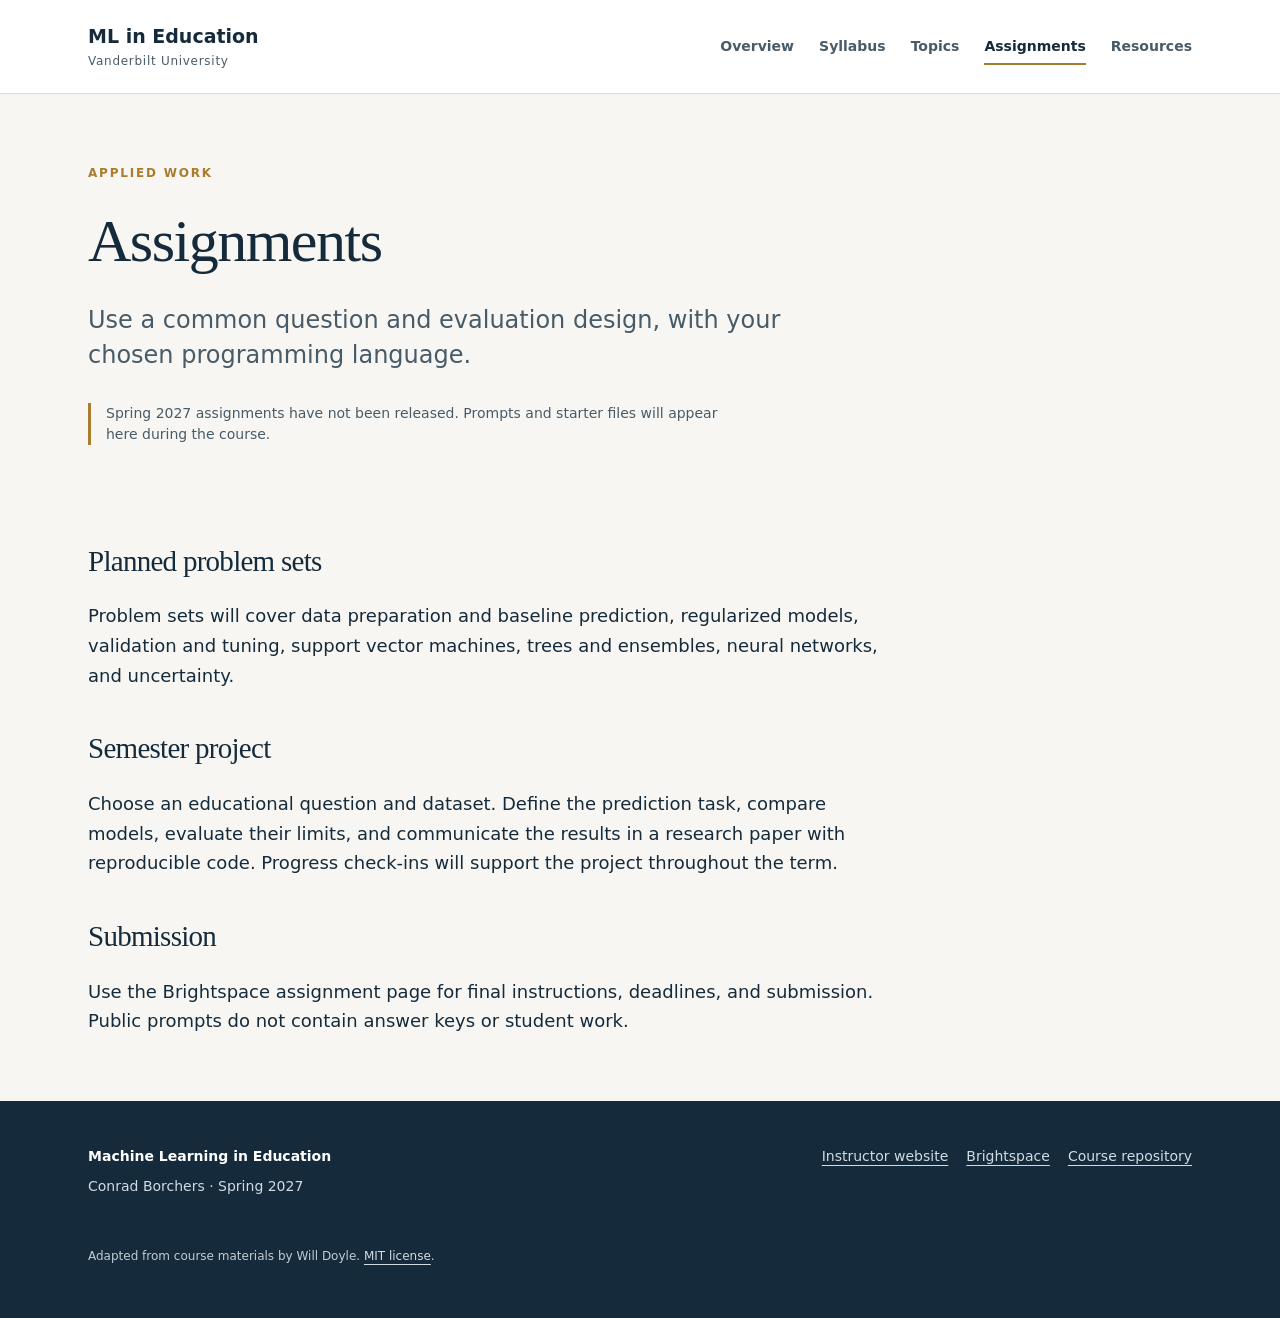
==== docs/assignments/index.html @ 08016686 "Reset public course materials and add Spring 2027 Pages-ready site" ====
<!doctype html>
<html lang="en"><head><meta charset="utf-8"><meta name="viewport" content="width=device-width, initial-scale=1">
<meta name="description" content="Machine Learning in Education at Vanderbilt University. Course materials with Conrad Borchers.">
<title>Assignments · Machine Learning in Education</title><link rel="stylesheet" href="../assets/styles.css">
</head><body><a class="skip" href="#main">Skip to content</a>
<header class="site-header"><div class="header-inner"><a class="wordmark" href="../index.html">ML in Education<span>Vanderbilt University</span></a>
<nav aria-label="Course navigation"><a href="../index.html">Overview</a><a href="../syllabus.html">Syllabus</a><a href="../schedule.html">Topics</a><a href="../assignments/index.html" aria-current="page">Assignments</a><a href="../resources.html">Resources</a></nav></div></header>
<main id="main">
<section class="page-head"><p class="eyebrow">Applied work</p><h1>Assignments</h1><p class="lead">Use a common question and evaluation design, with your chosen programming language.</p><p class="status">Spring 2027 assignments have not been released. Prompts and starter files will appear here during the course.</p></section>
<section class="prose"><h2>Planned problem sets</h2><p>Problem sets will cover data preparation and baseline prediction, regularized models, validation and tuning, support vector machines, trees and ensembles, neural networks, and uncertainty.</p>
<h2>Semester project</h2><p>Choose an educational question and dataset. Define the prediction task, compare models, evaluate their limits, and communicate the results in a research paper with reproducible code. Progress check-ins will support the project throughout the term.</p>
<h2>Submission</h2><p>Use the Brightspace assignment page for final instructions, deadlines, and submission. Public prompts do not contain answer keys or student work.</p></section>
</main>
<footer><div><strong>Machine Learning in Education</strong><p>Conrad Borchers · Spring 2027</p></div>
<div class="footer-links"><a href="https://cborchers.com/">Instructor website</a><a href="https://www.vanderbilt.edu/brightspace/">Brightspace</a><a href="https://github.com/conradborchers/machine-learning-education">Course repository</a></div>
<p class="credit">Adapted from course materials by Will Doyle. <a href="https://github.com/conradborchers/machine-learning-education/blob/main/LICENSE">MIT license</a>.</p></footer>
<script src="../assets/site.js" defer></script></body></html>
---- docs/assets/styles.css ----
:root{--ink:#152b3c;--muted:#485b68;--paper:#f7f6f2;--gold:#aa7c2e;--line:#d8dddc;--accent:#0d5f60}*{box-sizing:border-box}html{scroll-behavior:smooth}body{margin:0;background:var(--paper);color:var(--ink);font:18px/1.65 system-ui,-apple-system,BlinkMacSystemFont,"Segoe UI",sans-serif}a{color:var(--accent);text-underline-offset:4px}a:hover{color:#093f40}a:focus-visible,button:focus-visible{outline:3px solid var(--gold);outline-offset:5px}h1,h2,h3,p{margin-top:0}h1,h2,h3{line-height:1.12;letter-spacing:-.025em}h1{font-family:Georgia,"Times New Roman",serif;font-weight:400;font-size:clamp(42px,6.6vw,78px);margin-bottom:28px}h2{font-family:Georgia,"Times New Roman",serif;font-size:34px;font-weight:400}h3{font-size:23px}p{margin-bottom:20px}.skip{position:absolute;left:20px;top:-100px;z-index:10;padding:10px;background:white}.skip:focus{top:10px}.site-header{border-bottom:1px solid var(--line);background:#fff}.header-inner{max-width:1180px;padding:24px 38px;margin:auto;display:flex;justify-content:space-between;gap:30px;align-items:center}.wordmark{text-decoration:none;color:var(--ink);font-size:19px;font-weight:700;line-height:1.3}.wordmark span{display:block;font-size:12px;letter-spacing:.06em;font-weight:500;color:var(--muted);margin-top:5px}nav{display:flex;gap:25px;flex-wrap:wrap}nav a{font-size:14px;font-weight:600;text-decoration:none;color:var(--muted);padding:5px 0}nav a[aria-current]{color:var(--ink);box-shadow:0 2px 0 var(--gold)}main{max-width:1180px;margin:auto;padding:0 38px}.eyebrow{font-size:12px;text-transform:uppercase;letter-spacing:.15em;font-weight:750;color:var(--gold);margin-bottom:24px}.hero{padding:90px 0 66px;max-width:860px}.lead{font-size:24px;line-height:1.45;max-width:720px;color:var(--muted)}.instructor{font-size:16px}.actions{display:flex;gap:28px;align-items:center;margin:34px 0}.button{display:inline-block;background:var(--ink);color:#fff;text-decoration:none;padding:12px 22px;font-size:15px;font-weight:600}.button:hover{background:var(--accent);color:#fff}.text-link{font-size:16px;font-weight:600}.status{font-size:14px;line-height:1.5;color:var(--muted);max-width:650px;border-left:3px solid var(--gold);padding-left:15px;margin-top:30px}.intro{display:grid;grid-template-columns:1fr 3fr;gap:45px;padding:60px 0;border-top:1px solid var(--line)}.intro p{max-width:730px}.outcomes{padding:40px 0 65px}.outcome-grid{display:grid;grid-template-columns:repeat(3,1fr);gap:45px;margin-top:35px}.outcome-grid article{border-top:2px solid var(--ink);padding-top:18px}.outcome-grid span{font:16px Georgia,serif;color:var(--gold);display:block;margin-bottom:25px}.outcome-grid p{font-size:16px;color:var(--muted)}.project-band{border-top:1px solid var(--line);padding:58px 0 75px;max-width:760px}.page-head{padding:70px 0 38px;max-width:850px}.page-head h1{font-size:clamp(42px,5vw,60px)}.prose{max-width:800px;padding-bottom:45px}.prose h2{margin-top:42px;font-size:29px}.prose li{margin-bottom:14px}.module-list article{display:grid;grid-template-columns:60px 1fr;gap:35px;border-top:1px solid var(--line);padding:32px 0}.module-number{font:28px Georgia,serif;color:var(--gold);padding-top:4px}.module-list h2{font-size:29px;margin-bottom:14px}.module-list p{margin:0;max-width:790px;color:var(--muted)}.resource-list{max-width:830px;padding-bottom:65px}.resource-list article{border-top:1px solid var(--line);padding:28px 0}.resource-list h2{font-size:26px;margin-bottom:12px}.resource-list p{margin:0;color:var(--muted)}footer{background:var(--ink);color:white;padding:44px max(38px,calc((100vw - 1104px)/2));font-size:14px;display:grid;grid-template-columns:1fr 1fr;gap:20px}footer p{margin:7px 0;color:#d0dbe2}footer a{color:#d0dbe2}footer a:hover{color:#fff}.footer-links{display:flex;gap:18px;justify-content:flex-end;align-items:start;flex-wrap:wrap}.credit{grid-column:1/-1;font-size:12px;color:#c1cdd5;margin-top:22px}@media(max-width:800px){.header-inner{align-items:start;flex-direction:column;padding:20px 24px;gap:20px}nav{gap:19px}main{padding:0 24px}.hero{padding-top:58px}.lead{font-size:21px}.intro{grid-template-columns:1fr;gap:8px;padding:42px 0}.outcome-grid{grid-template-columns:1fr;gap:28px}.outcome-grid span{margin-bottom:16px}.actions{flex-wrap:wrap;gap:20px}.module-list article{grid-template-columns:35px 1fr;gap:18px}footer{padding:35px 24px;grid-template-columns:1fr}.footer-links{justify-content:flex-start}.credit{grid-column:1}}@media(prefers-reduced-motion:reduce){html{scroll-behavior:auto}}@media print{nav,.actions,.footer-links{display:none}body{background:white;font-size:12pt}.hero,.page-head{padding-top:20px}footer{background:white;color:#152b3c}footer p,footer a{color:#152b3c}}
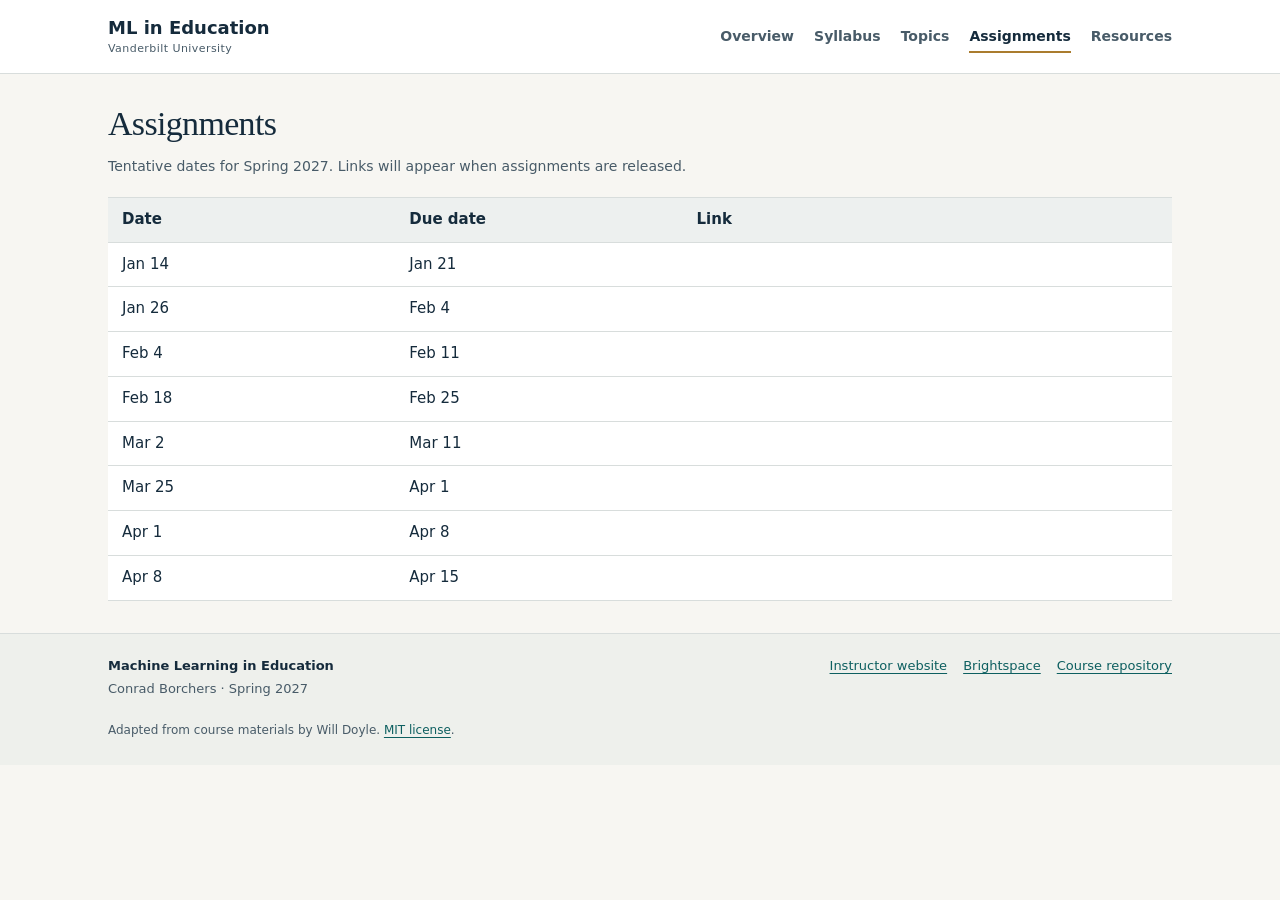
==== commit 6409a193: "Simplify course pages and add proposed generative AI syllabus policy" ====
--- a/docs/assignments/index.html
+++ b/docs/assignments/index.html
@@ -6,10 +6,18 @@
 <header class="site-header"><div class="header-inner"><a class="wordmark" href="../index.html">ML in Education<span>Vanderbilt University</span></a>
 <nav aria-label="Course navigation"><a href="../index.html">Overview</a><a href="../syllabus.html">Syllabus</a><a href="../schedule.html">Topics</a><a href="../assignments/index.html" aria-current="page">Assignments</a><a href="../resources.html">Resources</a></nav></div></header>
 <main id="main">
-<section class="page-head"><p class="eyebrow">Applied work</p><h1>Assignments</h1><p class="lead">Use a common question and evaluation design, with your chosen programming language.</p><p class="status">Spring 2027 assignments have not been released. Prompts and starter files will appear here during the course.</p></section>
-<section class="prose"><h2>Planned problem sets</h2><p>Problem sets will cover data preparation and baseline prediction, regularized models, validation and tuning, support vector machines, trees and ensembles, neural networks, and uncertainty.</p>
-<h2>Semester project</h2><p>Choose an educational question and dataset. Define the prediction task, compare models, evaluate their limits, and communicate the results in a research paper with reproducible code. Progress check-ins will support the project throughout the term.</p>
-<h2>Submission</h2><p>Use the Brightspace assignment page for final instructions, deadlines, and submission. Public prompts do not contain answer keys or student work.</p></section>
+<section class="page-head"><h1>Assignments</h1>
+<p class="status">Tentative dates for Spring 2027. Links will appear when assignments are released.</p></section>
+<div class="table-wrap"><table class="course-table assignment-table"><caption class="sr-only">Tentative assignment schedule, Spring 2027</caption>
+<thead><tr><th scope="col">Date</th><th scope="col">Due date</th><th scope="col">Link</th></tr></thead>
+<tbody><tr><td><time datetime="2027-01-14">Jan 14</time></td><td><time datetime="2027-01-21">Jan 21</time></td><td></td></tr>
+<tr><td><time datetime="2027-01-26">Jan 26</time></td><td><time datetime="2027-02-04">Feb 4</time></td><td></td></tr>
+<tr><td><time datetime="2027-02-04">Feb 4</time></td><td><time datetime="2027-02-11">Feb 11</time></td><td></td></tr>
+<tr><td><time datetime="2027-02-18">Feb 18</time></td><td><time datetime="2027-02-25">Feb 25</time></td><td></td></tr>
+<tr><td><time datetime="2027-03-02">Mar 2</time></td><td><time datetime="2027-03-11">Mar 11</time></td><td></td></tr>
+<tr><td><time datetime="2027-03-25">Mar 25</time></td><td><time datetime="2027-04-01">Apr 1</time></td><td></td></tr>
+<tr><td><time datetime="2027-04-01">Apr 1</time></td><td><time datetime="2027-04-08">Apr 8</time></td><td></td></tr>
+<tr><td><time datetime="2027-04-08">Apr 8</time></td><td><time datetime="2027-04-15">Apr 15</time></td><td></td></tr></tbody></table></div>
 </main>
 <footer><div><strong>Machine Learning in Education</strong><p>Conrad Borchers · Spring 2027</p></div>
 <div class="footer-links"><a href="https://cborchers.com/">Instructor website</a><a href="https://www.vanderbilt.edu/brightspace/">Brightspace</a><a href="https://github.com/conradborchers/machine-learning-education">Course repository</a></div>
--- a/docs/assets/styles.css
+++ b/docs/assets/styles.css
@@ -1 +1,16 @@
-:root{--ink:#152b3c;--muted:#485b68;--paper:#f7f6f2;--gold:#aa7c2e;--line:#d8dddc;--accent:#0d5f60}*{box-sizing:border-box}html{scroll-behavior:smooth}body{margin:0;background:var(--paper);color:var(--ink);font:18px/1.65 system-ui,-apple-system,BlinkMacSystemFont,"Segoe UI",sans-serif}a{color:var(--accent);text-underline-offset:4px}a:hover{color:#093f40}a:focus-visible,button:focus-visible{outline:3px solid var(--gold);outline-offset:5px}h1,h2,h3,p{margin-top:0}h1,h2,h3{line-height:1.12;letter-spacing:-.025em}h1{font-family:Georgia,"Times New Roman",serif;font-weight:400;font-size:clamp(42px,6.6vw,78px);margin-bottom:28px}h2{font-family:Georgia,"Times New Roman",serif;font-size:34px;font-weight:400}h3{font-size:23px}p{margin-bottom:20px}.skip{position:absolute;left:20px;top:-100px;z-index:10;padding:10px;background:white}.skip:focus{top:10px}.site-header{border-bottom:1px solid var(--line);background:#fff}.header-inner{max-width:1180px;padding:24px 38px;margin:auto;display:flex;justify-content:space-between;gap:30px;align-items:center}.wordmark{text-decoration:none;color:var(--ink);font-size:19px;font-weight:700;line-height:1.3}.wordmark span{display:block;font-size:12px;letter-spacing:.06em;font-weight:500;color:var(--muted);margin-top:5px}nav{display:flex;gap:25px;flex-wrap:wrap}nav a{font-size:14px;font-weight:600;text-decoration:none;color:var(--muted);padding:5px 0}nav a[aria-current]{color:var(--ink);box-shadow:0 2px 0 var(--gold)}main{max-width:1180px;margin:auto;padding:0 38px}.eyebrow{font-size:12px;text-transform:uppercase;letter-spacing:.15em;font-weight:750;color:var(--gold);margin-bottom:24px}.hero{padding:90px 0 66px;max-width:860px}.lead{font-size:24px;line-height:1.45;max-width:720px;color:var(--muted)}.instructor{font-size:16px}.actions{display:flex;gap:28px;align-items:center;margin:34px 0}.button{display:inline-block;background:var(--ink);color:#fff;text-decoration:none;padding:12px 22px;font-size:15px;font-weight:600}.button:hover{background:var(--accent);color:#fff}.text-link{font-size:16px;font-weight:600}.status{font-size:14px;line-height:1.5;color:var(--muted);max-width:650px;border-left:3px solid var(--gold);padding-left:15px;margin-top:30px}.intro{display:grid;grid-template-columns:1fr 3fr;gap:45px;padding:60px 0;border-top:1px solid var(--line)}.intro p{max-width:730px}.outcomes{padding:40px 0 65px}.outcome-grid{display:grid;grid-template-columns:repeat(3,1fr);gap:45px;margin-top:35px}.outcome-grid article{border-top:2px solid var(--ink);padding-top:18px}.outcome-grid span{font:16px Georgia,serif;color:var(--gold);display:block;margin-bottom:25px}.outcome-grid p{font-size:16px;color:var(--muted)}.project-band{border-top:1px solid var(--line);padding:58px 0 75px;max-width:760px}.page-head{padding:70px 0 38px;max-width:850px}.page-head h1{font-size:clamp(42px,5vw,60px)}.prose{max-width:800px;padding-bottom:45px}.prose h2{margin-top:42px;font-size:29px}.prose li{margin-bottom:14px}.module-list article{display:grid;grid-template-columns:60px 1fr;gap:35px;border-top:1px solid var(--line);padding:32px 0}.module-number{font:28px Georgia,serif;color:var(--gold);padding-top:4px}.module-list h2{font-size:29px;margin-bottom:14px}.module-list p{margin:0;max-width:790px;color:var(--muted)}.resource-list{max-width:830px;padding-bottom:65px}.resource-list article{border-top:1px solid var(--line);padding:28px 0}.resource-list h2{font-size:26px;margin-bottom:12px}.resource-list p{margin:0;color:var(--muted)}footer{background:var(--ink);color:white;padding:44px max(38px,calc((100vw - 1104px)/2));font-size:14px;display:grid;grid-template-columns:1fr 1fr;gap:20px}footer p{margin:7px 0;color:#d0dbe2}footer a{color:#d0dbe2}footer a:hover{color:#fff}.footer-links{display:flex;gap:18px;justify-content:flex-end;align-items:start;flex-wrap:wrap}.credit{grid-column:1/-1;font-size:12px;color:#c1cdd5;margin-top:22px}@media(max-width:800px){.header-inner{align-items:start;flex-direction:column;padding:20px 24px;gap:20px}nav{gap:19px}main{padding:0 24px}.hero{padding-top:58px}.lead{font-size:21px}.intro{grid-template-columns:1fr;gap:8px;padding:42px 0}.outcome-grid{grid-template-columns:1fr;gap:28px}.outcome-grid span{margin-bottom:16px}.actions{flex-wrap:wrap;gap:20px}.module-list article{grid-template-columns:35px 1fr;gap:18px}footer{padding:35px 24px;grid-template-columns:1fr}.footer-links{justify-content:flex-start}.credit{grid-column:1}}@media(prefers-reduced-motion:reduce){html{scroll-behavior:auto}}@media print{nav,.actions,.footer-links{display:none}body{background:white;font-size:12pt}.hero,.page-head{padding-top:20px}footer{background:white;color:#152b3c}footer p,footer a{color:#152b3c}}
+:root{--ink:#152b3c;--muted:#485b68;--paper:#f7f6f2;--gold:#aa7c2e;--line:#d8dddc;--accent:#0d5f60}
+*{box-sizing:border-box}body{margin:0;background:var(--paper);color:var(--ink);font:16px/1.5 system-ui,-apple-system,BlinkMacSystemFont,"Segoe UI",sans-serif}
+a{color:var(--accent);text-underline-offset:3px}a:hover{color:#093f40}a:focus-visible{outline:3px solid var(--gold);outline-offset:4px}
+h1,h2,h3,p{margin-top:0}h1,h2,h3{line-height:1.2;letter-spacing:-.02em}h1,h2{font-family:Georgia,"Times New Roman",serif;font-weight:400}h1{font-size:clamp(30px,4.2vw,44px);margin-bottom:12px}h2{font-size:24px;margin-bottom:10px}h3{font-size:19px}p{margin-bottom:14px}
+.skip{position:absolute;left:16px;top:-100px;z-index:10;padding:8px;background:white}.skip:focus{top:8px}
+.site-header{border-bottom:1px solid var(--line);background:#fff}.header-inner{max-width:1120px;padding:16px 28px;margin:auto;display:flex;justify-content:space-between;gap:24px;align-items:center}
+.wordmark{text-decoration:none;color:var(--ink);font-size:18px;font-weight:700;line-height:1.3}.wordmark span{display:block;font-size:11px;letter-spacing:.04em;font-weight:500;color:var(--muted);margin-top:3px}
+nav{display:flex;gap:20px;flex-wrap:wrap}nav a{font-size:14px;font-weight:600;text-decoration:none;color:var(--muted);padding:4px 0}nav a[aria-current]{color:var(--ink);box-shadow:0 2px 0 var(--gold)}
+main{max-width:1120px;min-height:56vh;margin:auto;padding:0 28px 32px}.hero{padding:34px 0 16px}.eyebrow{font-size:11px;text-transform:uppercase;letter-spacing:.1em;font-weight:700;color:var(--gold);margin-bottom:10px}.lead{font-size:20px;line-height:1.4;color:var(--muted);margin-bottom:12px}
+.status{font-size:14px;line-height:1.45;color:var(--muted);margin:12px 0 0}.page-head{padding:30px 0 20px}.page-head h1{font-size:34px}.prose{max-width:960px;padding-bottom:12px}.prose h2{margin-top:24px}.prose li{margin-bottom:6px}.prose ul{padding-left:22px}.home-overview{border-top:1px solid var(--line);padding-top:2px}
+.table-wrap{overflow-x:auto}.course-table{border-collapse:collapse;width:100%;font-size:15px;background:#fff;line-height:1.45}.course-table th,.course-table td{padding:11px 14px;text-align:left;vertical-align:top;border-bottom:1px solid var(--line)}.course-table thead th{font-weight:650;background:#edf0ef;border-top:1px solid var(--line);white-space:nowrap}.course-table tbody th{font-weight:500}.course-table tbody tr:last-child>*{border-bottom:1px solid var(--line)}
+.assignment-table{table-layout:fixed}.assignment-table th:nth-child(1),.assignment-table th:nth-child(2){width:27%}.assignment-table td{height:43px}.topic-table td:first-child{width:60px;color:var(--muted)}.topic-table th:nth-child(2){width:34%}.small-note{font-size:14px;color:var(--muted);margin:14px 0}.sr-only{position:absolute;width:1px;height:1px;margin:-1px;padding:0;overflow:hidden;clip:rect(0,0,0,0);white-space:nowrap;border:0}
+.resource-list{max-width:960px;padding-bottom:12px}.resource-list article{border-top:1px solid var(--line);padding:16px 0}.resource-list h2{font-size:22px;margin-bottom:6px}.resource-list p{margin:0;color:var(--muted)}
+footer{border-top:1px solid var(--line);padding:22px max(28px,calc((100vw - 1064px)/2));font-size:13px;display:grid;grid-template-columns:1fr 1fr;gap:10px;background:#eef0ec;color:var(--ink)}footer p{margin:4px 0;color:var(--muted)}footer a{color:var(--accent)}.footer-links{display:flex;gap:16px;justify-content:flex-end;align-items:start;flex-wrap:wrap}.credit{grid-column:1/-1;font-size:12px;margin-top:8px}
+@media(max-width:760px){.header-inner{align-items:start;flex-direction:column;padding:14px 20px;gap:12px}nav{gap:17px}main{padding:0 20px 26px}.hero{padding-top:26px}.page-head{padding:24px 0 16px}.course-table{font-size:14px}.course-table th,.course-table td{padding:9px 10px}.topic-table{min-width:540px}.topic-table th:nth-child(2){width:31%}.assignment-table th:nth-child(1),.assignment-table th:nth-child(2){width:33%}footer{padding:20px;grid-template-columns:1fr}.footer-links{justify-content:flex-start}.credit{grid-column:1}}
+@media print{nav,.footer-links{display:none}body{background:white;font-size:11pt}main{min-height:0}.hero,.page-head{padding-top:15px}footer{background:white}.table-wrap{overflow:visible}.course-table{font-size:10pt}a{color:var(--ink)}}
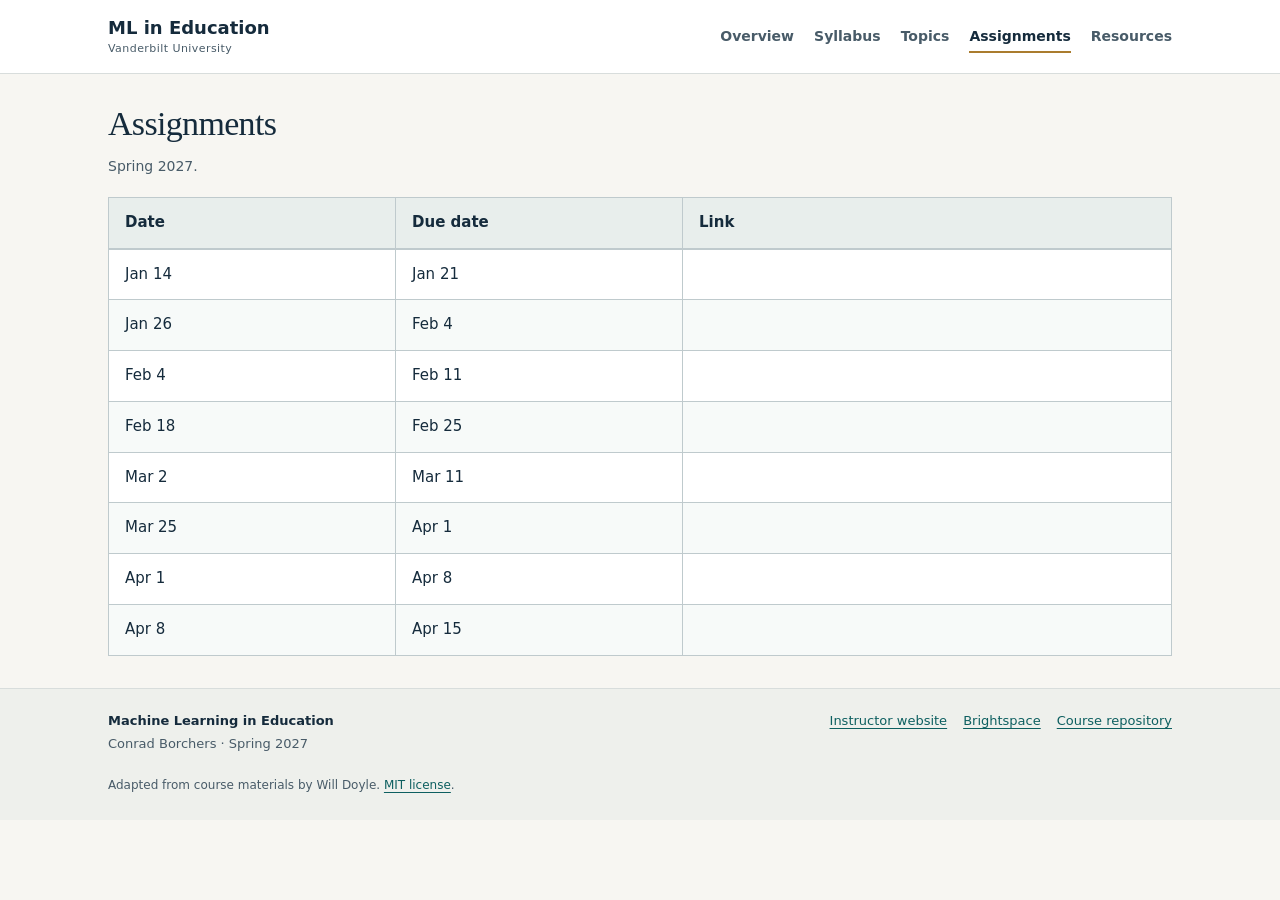
==== commit c136c536: "Add dated Spring teaching plan and clarify syllabus and software options" ====
--- a/docs/assignments/index.html
+++ b/docs/assignments/index.html
@@ -7,7 +7,7 @@
 <nav aria-label="Course navigation"><a href="../index.html">Overview</a><a href="../syllabus.html">Syllabus</a><a href="../schedule.html">Topics</a><a href="../assignments/index.html" aria-current="page">Assignments</a><a href="../resources.html">Resources</a></nav></div></header>
 <main id="main">
 <section class="page-head"><h1>Assignments</h1>
-<p class="status">Tentative dates for Spring 2027. Links will appear when assignments are released.</p></section>
+<p class="status">Spring 2027.</p></section>
 <div class="table-wrap"><table class="course-table assignment-table"><caption class="sr-only">Tentative assignment schedule, Spring 2027</caption>
 <thead><tr><th scope="col">Date</th><th scope="col">Due date</th><th scope="col">Link</th></tr></thead>
 <tbody><tr><td><time datetime="2027-01-14">Jan 14</time></td><td><time datetime="2027-01-21">Jan 21</time></td><td></td></tr>
--- a/docs/assets/styles.css
+++ b/docs/assets/styles.css
@@ -6,11 +6,11 @@
 .site-header{border-bottom:1px solid var(--line);background:#fff}.header-inner{max-width:1120px;padding:16px 28px;margin:auto;display:flex;justify-content:space-between;gap:24px;align-items:center}
 .wordmark{text-decoration:none;color:var(--ink);font-size:18px;font-weight:700;line-height:1.3}.wordmark span{display:block;font-size:11px;letter-spacing:.04em;font-weight:500;color:var(--muted);margin-top:3px}
 nav{display:flex;gap:20px;flex-wrap:wrap}nav a{font-size:14px;font-weight:600;text-decoration:none;color:var(--muted);padding:4px 0}nav a[aria-current]{color:var(--ink);box-shadow:0 2px 0 var(--gold)}
-main{max-width:1120px;min-height:56vh;margin:auto;padding:0 28px 32px}.hero{padding:34px 0 16px}.eyebrow{font-size:11px;text-transform:uppercase;letter-spacing:.1em;font-weight:700;color:var(--gold);margin-bottom:10px}.lead{font-size:20px;line-height:1.4;color:var(--muted);margin-bottom:12px}
+main{max-width:1120px;margin:auto;padding:0 28px 32px}.hero{padding:34px 0 16px}.eyebrow{font-size:11px;text-transform:uppercase;letter-spacing:.1em;font-weight:700;color:var(--gold);margin-bottom:10px}.lead{font-size:20px;line-height:1.4;color:var(--muted);margin-bottom:12px}
 .status{font-size:14px;line-height:1.45;color:var(--muted);margin:12px 0 0}.page-head{padding:30px 0 20px}.page-head h1{font-size:34px}.prose{max-width:960px;padding-bottom:12px}.prose h2{margin-top:24px}.prose li{margin-bottom:6px}.prose ul{padding-left:22px}.home-overview{border-top:1px solid var(--line);padding-top:2px}
-.table-wrap{overflow-x:auto}.course-table{border-collapse:collapse;width:100%;font-size:15px;background:#fff;line-height:1.45}.course-table th,.course-table td{padding:11px 14px;text-align:left;vertical-align:top;border-bottom:1px solid var(--line)}.course-table thead th{font-weight:650;background:#edf0ef;border-top:1px solid var(--line);white-space:nowrap}.course-table tbody th{font-weight:500}.course-table tbody tr:last-child>*{border-bottom:1px solid var(--line)}
-.assignment-table{table-layout:fixed}.assignment-table th:nth-child(1),.assignment-table th:nth-child(2){width:27%}.assignment-table td{height:43px}.topic-table td:first-child{width:60px;color:var(--muted)}.topic-table th:nth-child(2){width:34%}.small-note{font-size:14px;color:var(--muted);margin:14px 0}.sr-only{position:absolute;width:1px;height:1px;margin:-1px;padding:0;overflow:hidden;clip:rect(0,0,0,0);white-space:nowrap;border:0}
+.table-wrap{overflow-x:auto}.course-table{border-collapse:collapse;width:100%;font-size:15px;background:#fff;line-height:1.45}.course-table th,.course-table td{padding:14px 16px;text-align:left;vertical-align:top;border:1px solid #bfcacd}.course-table thead th{font-weight:650;background:#e8eeec;white-space:nowrap}.course-table tbody th{font-weight:500}.course-table tbody tr:nth-child(even){background:#f7faf9}.course-table .break-row{background:#edf1ec;font-style:italic}
+.assignment-table{table-layout:fixed}.assignment-table th:nth-child(1),.assignment-table th:nth-child(2){width:27%}.assignment-table td{height:43px}.topic-table td:first-child{width:145px;white-space:nowrap;color:var(--muted)}.topic-table th:nth-child(2){width:50%}.topic-table th:nth-child(3){width:13%}.topic-table th:nth-child(4){width:20%}.small-note{font-size:14px;color:var(--muted);margin:14px 0}.sr-only{position:absolute;width:1px;height:1px;margin:-1px;padding:0;overflow:hidden;clip:rect(0,0,0,0);white-space:nowrap;border:0}
 .resource-list{max-width:960px;padding-bottom:12px}.resource-list article{border-top:1px solid var(--line);padding:16px 0}.resource-list h2{font-size:22px;margin-bottom:6px}.resource-list p{margin:0;color:var(--muted)}
 footer{border-top:1px solid var(--line);padding:22px max(28px,calc((100vw - 1064px)/2));font-size:13px;display:grid;grid-template-columns:1fr 1fr;gap:10px;background:#eef0ec;color:var(--ink)}footer p{margin:4px 0;color:var(--muted)}footer a{color:var(--accent)}.footer-links{display:flex;gap:16px;justify-content:flex-end;align-items:start;flex-wrap:wrap}.credit{grid-column:1/-1;font-size:12px;margin-top:8px}
-@media(max-width:760px){.header-inner{align-items:start;flex-direction:column;padding:14px 20px;gap:12px}nav{gap:17px}main{padding:0 20px 26px}.hero{padding-top:26px}.page-head{padding:24px 0 16px}.course-table{font-size:14px}.course-table th,.course-table td{padding:9px 10px}.topic-table{min-width:540px}.topic-table th:nth-child(2){width:31%}.assignment-table th:nth-child(1),.assignment-table th:nth-child(2){width:33%}footer{padding:20px;grid-template-columns:1fr}.footer-links{justify-content:flex-start}.credit{grid-column:1}}
+@media(max-width:760px){.header-inner{align-items:start;flex-direction:column;padding:14px 20px;gap:12px}nav{gap:17px}main{padding:0 20px 26px}.hero{padding-top:26px}.page-head{padding:24px 0 16px}.course-table{font-size:14px}.course-table th,.course-table td{padding:12px 14px}.topic-table{min-width:720px}.topic-table th:nth-child(2){width:50%}.assignment-table th:nth-child(1),.assignment-table th:nth-child(2){width:33%}footer{padding:20px;grid-template-columns:1fr}.footer-links{justify-content:flex-start}.credit{grid-column:1}}
 @media print{nav,.footer-links{display:none}body{background:white;font-size:11pt}main{min-height:0}.hero,.page-head{padding-top:15px}footer{background:white}.table-wrap{overflow:visible}.course-table{font-size:10pt}a{color:var(--ink)}}
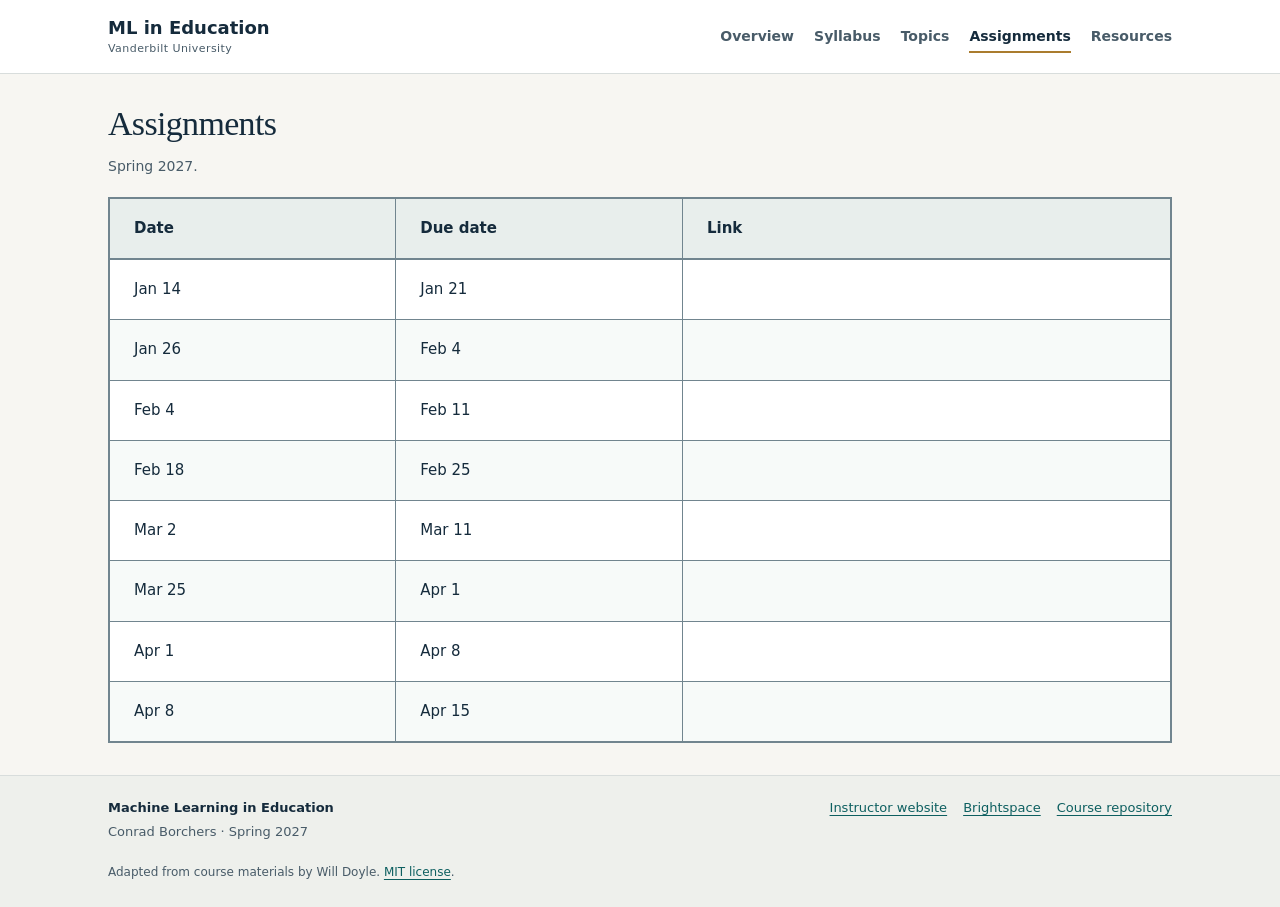
==== commit e5af5a8e: "Strengthen table grids, increase cell padding, and refresh stylesheet cache" ====
--- a/docs/assignments/index.html
+++ b/docs/assignments/index.html
@@ -1,7 +1,7 @@
 <!doctype html>
 <html lang="en"><head><meta charset="utf-8"><meta name="viewport" content="width=device-width, initial-scale=1">
 <meta name="description" content="Machine Learning in Education at Vanderbilt University. Course materials with Conrad Borchers.">
-<title>Assignments · Machine Learning in Education</title><link rel="stylesheet" href="../assets/styles.css">
+<title>Assignments · Machine Learning in Education</title><link rel="stylesheet" href="../assets/styles.css?v=20261014-grid3">
 </head><body><a class="skip" href="#main">Skip to content</a>
 <header class="site-header"><div class="header-inner"><a class="wordmark" href="../index.html">ML in Education<span>Vanderbilt University</span></a>
 <nav aria-label="Course navigation"><a href="../index.html">Overview</a><a href="../syllabus.html">Syllabus</a><a href="../schedule.html">Topics</a><a href="../assignments/index.html" aria-current="page">Assignments</a><a href="../resources.html">Resources</a></nav></div></header>
--- a/docs/assets/styles.css
+++ b/docs/assets/styles.css
@@ -8,9 +8,9 @@
 nav{display:flex;gap:20px;flex-wrap:wrap}nav a{font-size:14px;font-weight:600;text-decoration:none;color:var(--muted);padding:4px 0}nav a[aria-current]{color:var(--ink);box-shadow:0 2px 0 var(--gold)}
 main{max-width:1120px;margin:auto;padding:0 28px 32px}.hero{padding:34px 0 16px}.eyebrow{font-size:11px;text-transform:uppercase;letter-spacing:.1em;font-weight:700;color:var(--gold);margin-bottom:10px}.lead{font-size:20px;line-height:1.4;color:var(--muted);margin-bottom:12px}
 .status{font-size:14px;line-height:1.45;color:var(--muted);margin:12px 0 0}.page-head{padding:30px 0 20px}.page-head h1{font-size:34px}.prose{max-width:960px;padding-bottom:12px}.prose h2{margin-top:24px}.prose li{margin-bottom:6px}.prose ul{padding-left:22px}.home-overview{border-top:1px solid var(--line);padding-top:2px}
-.table-wrap{overflow-x:auto}.course-table{border-collapse:collapse;width:100%;font-size:15px;background:#fff;line-height:1.45}.course-table th,.course-table td{padding:14px 16px;text-align:left;vertical-align:top;border:1px solid #bfcacd}.course-table thead th{font-weight:650;background:#e8eeec;white-space:nowrap}.course-table tbody th{font-weight:500}.course-table tbody tr:nth-child(even){background:#f7faf9}.course-table .break-row{background:#edf1ec;font-style:italic}
+.table-wrap{overflow-x:auto}table{border-collapse:collapse;width:100%;font-size:15px;background:#fff;line-height:1.55;border:2px solid #71858f}table th,table td{padding:18px 24px;text-align:left;vertical-align:top;border:1.5px solid #71858f}table thead th{font-weight:650;background:#e8eeec;white-space:nowrap}table tbody th{font-weight:500}table tbody tr:nth-child(even){background:#f7faf9}table .break-row{background:#edf1ec;font-style:italic}
 .assignment-table{table-layout:fixed}.assignment-table th:nth-child(1),.assignment-table th:nth-child(2){width:27%}.assignment-table td{height:43px}.topic-table td:first-child{width:145px;white-space:nowrap;color:var(--muted)}.topic-table th:nth-child(2){width:50%}.topic-table th:nth-child(3){width:13%}.topic-table th:nth-child(4){width:20%}.small-note{font-size:14px;color:var(--muted);margin:14px 0}.sr-only{position:absolute;width:1px;height:1px;margin:-1px;padding:0;overflow:hidden;clip:rect(0,0,0,0);white-space:nowrap;border:0}
 .resource-list{max-width:960px;padding-bottom:12px}.resource-list article{border-top:1px solid var(--line);padding:16px 0}.resource-list h2{font-size:22px;margin-bottom:6px}.resource-list p{margin:0;color:var(--muted)}
 footer{border-top:1px solid var(--line);padding:22px max(28px,calc((100vw - 1064px)/2));font-size:13px;display:grid;grid-template-columns:1fr 1fr;gap:10px;background:#eef0ec;color:var(--ink)}footer p{margin:4px 0;color:var(--muted)}footer a{color:var(--accent)}.footer-links{display:flex;gap:16px;justify-content:flex-end;align-items:start;flex-wrap:wrap}.credit{grid-column:1/-1;font-size:12px;margin-top:8px}
-@media(max-width:760px){.header-inner{align-items:start;flex-direction:column;padding:14px 20px;gap:12px}nav{gap:17px}main{padding:0 20px 26px}.hero{padding-top:26px}.page-head{padding:24px 0 16px}.course-table{font-size:14px}.course-table th,.course-table td{padding:12px 14px}.topic-table{min-width:720px}.topic-table th:nth-child(2){width:50%}.assignment-table th:nth-child(1),.assignment-table th:nth-child(2){width:33%}footer{padding:20px;grid-template-columns:1fr}.footer-links{justify-content:flex-start}.credit{grid-column:1}}
-@media print{nav,.footer-links{display:none}body{background:white;font-size:11pt}main{min-height:0}.hero,.page-head{padding-top:15px}footer{background:white}.table-wrap{overflow:visible}.course-table{font-size:10pt}a{color:var(--ink)}}
+@media(max-width:760px){.header-inner{align-items:start;flex-direction:column;padding:14px 20px;gap:12px}nav{gap:17px}main{padding:0 20px 26px}.hero{padding-top:26px}.page-head{padding:24px 0 16px}table{font-size:14px}table th,table td{padding:16px 20px}.topic-table{min-width:720px}.topic-table th:nth-child(2){width:50%}.assignment-table th:nth-child(1),.assignment-table th:nth-child(2){width:33%}footer{padding:20px;grid-template-columns:1fr}.footer-links{justify-content:flex-start}.credit{grid-column:1}}
+@media print{nav,.footer-links{display:none}body{background:white;font-size:11pt}main{min-height:0}.hero,.page-head{padding-top:15px}footer{background:white}.table-wrap{overflow:visible}table{font-size:10pt}a{color:var(--ink)}}
